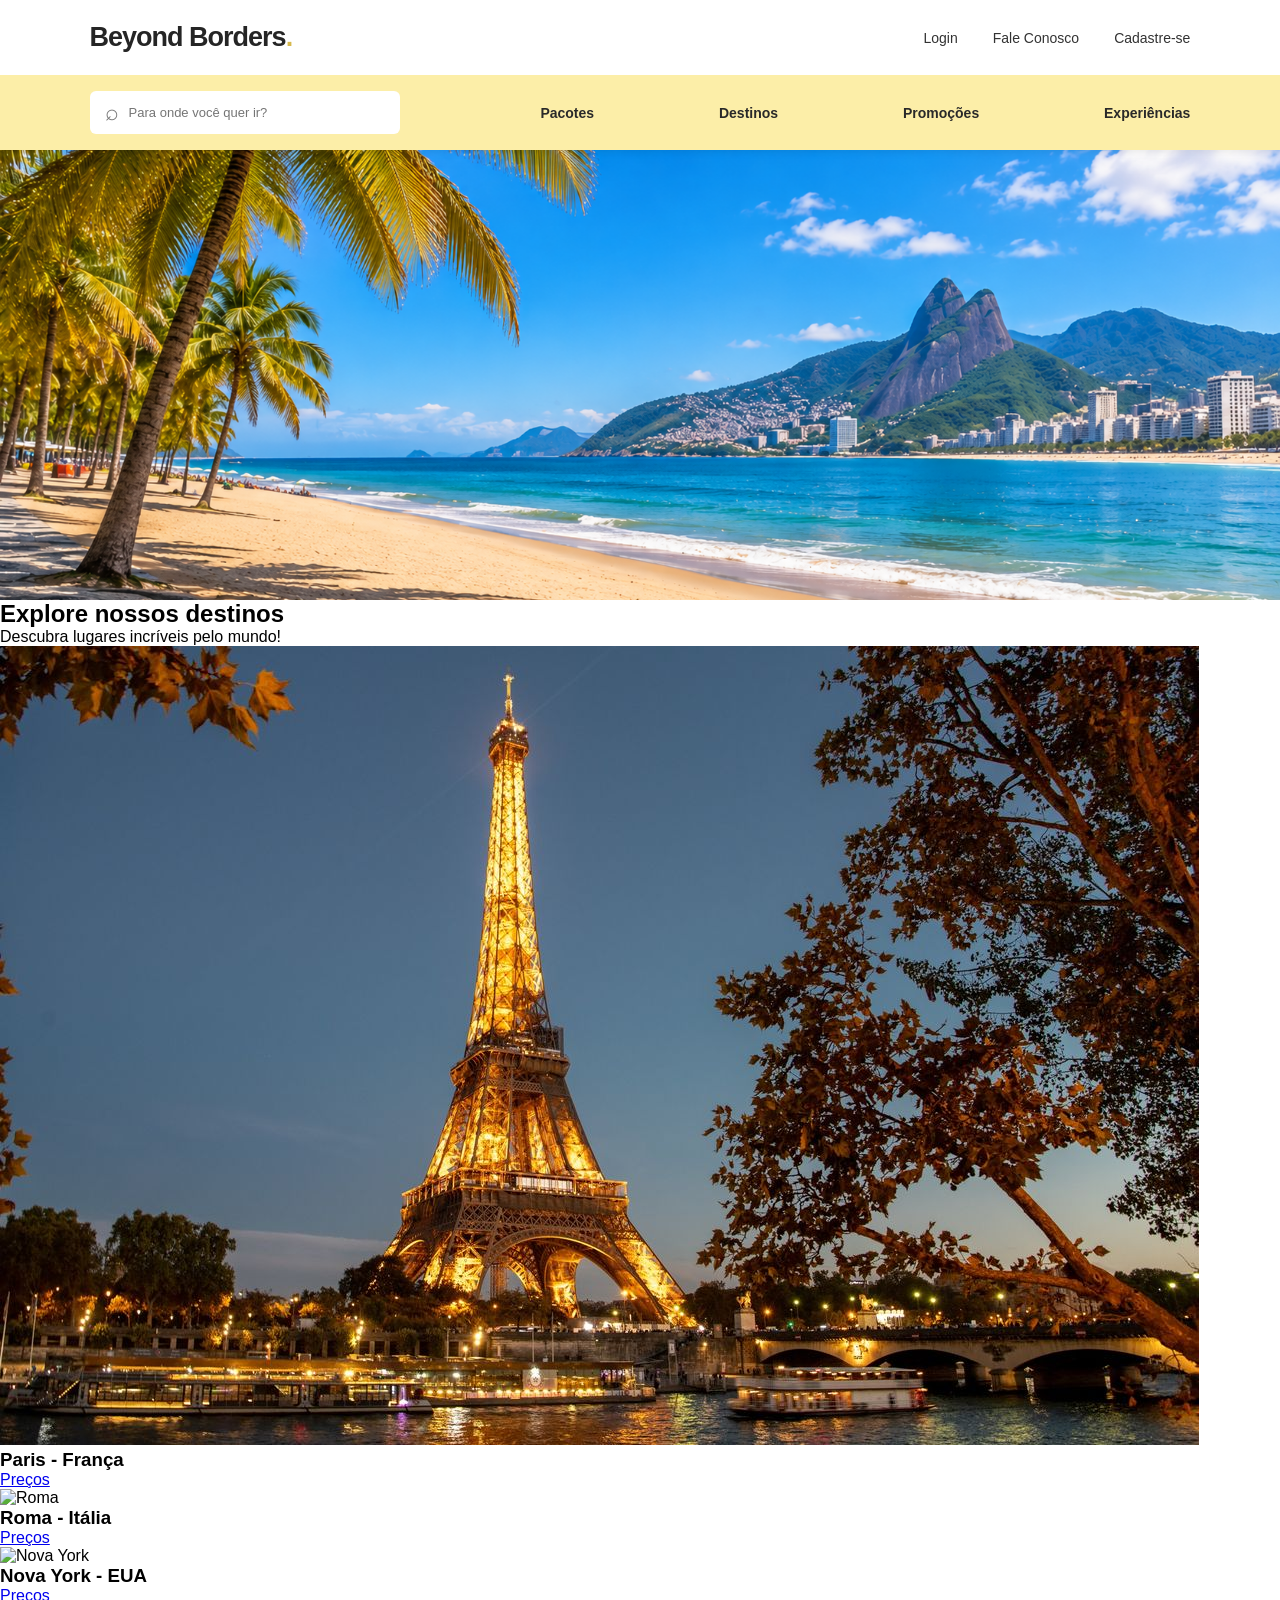
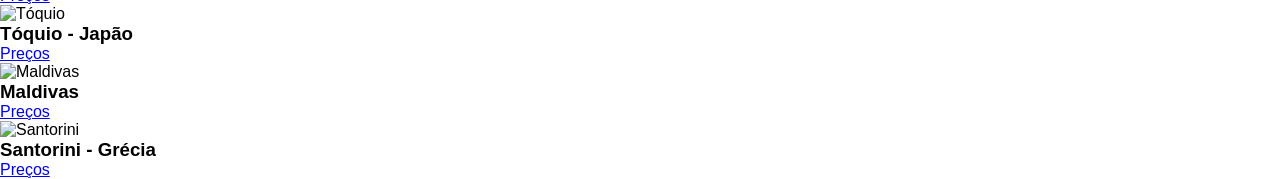
==== frontend/index.html @ 1cb8e989 "index meio pronto com login blablabla" ====
<!DOCTYPE html>
<html lang="pt-br">
<head>
    <meta charset="UTF-8">
    <meta name="viewport" content="width=device-width, initial-scale=1.0">
    <title>Beyond Borders | Turismo</title>
    <link rel="stylesheet" href="style.css">
</head>
<body>

    <!-- CABEÇALHO -->
    <header class="cabecalho">

        <div class="topo">
            <div class="logo">
                Beyond Borders<span>.</span>
            </div>

            <div class="links-superiores">
                <a href="login.html">Login</a>
                <a href="#">Fale Conosco</a>
                <a href="cadastro.html">Cadastre-se</a>
            </div>
        </div>

        <div class="menu">
            <div class="pesquisa">
                <span>⌕</span>
                <input type="text" placeholder="Para onde você quer ir?">
            </div>

            <nav>
                <a href="pacotes.html">Pacotes</a>
                <a href="destinos.html">Destinos</a>
                <a href="#">Promoções</a>
                <a href="#">Experiências</a>
            </nav>
        </div>

    </header>

    <!-- BANNER -->
    <section class="banner-turismo"></section>

    <!-- CARDS DE DESTINOS -->
    <section class="destinos">

        <h2>Explore nossos destinos</h2>
        <p>Descubra lugares incríveis pelo mundo!</p>

        <div class="cards-destinos">

            <div class="card-destino">
                <img src="img/paris.jpg" alt="Paris">
                <h3>Paris - França</h3>
                <a href="pacotes.html" class="botao-precos">Preços</a>
            </div>

            <div class="card-destino">
                <img src="img/roma.jpg" alt="Roma">
                <h3>Roma - Itália</h3>
                <a href="pacotes.html" class="botao-precos">Preços</a>
            </div>

            <div class="card-destino">
                <img src="img/ny.jpg" alt="Nova York">
                <h3>Nova York - EUA</h3>
                <a href="pacotes.html" class="botao-precos">Preços</a>
            </div>

            <div class="card-destino">
                <img src="img/toquio.jpg" alt="Tóquio">
                <h3>Tóquio - Japão</h3>
                <a href="pacotes.html" class="botao-precos">Preços</a>
            </div>

            <div class="card-destino">
                <img src="img/maldivas.jpg" alt="Maldivas">
                <h3>Maldivas</h3>
                <a href="pacotes.html" class="botao-precos">Preços</a>
            </div>

            <div class="card-destino">
                <img src="img/santorini.jpg" alt="Santorini">
                <h3>Santorini - Grécia</h3>
                <a href="pacotes.html" class="botao-precos">Preços</a>
            </div>

        </div>

    </section>

</body>
</html>
---- frontend/style.css ----
/* CONFIGURAÇÕES GERAIS */
* {
    margin: 0;
    padding: 0;
    box-sizing: border-box;
}

body {
    font-family: Arial, Helvetica, sans-serif;
    background-color: #ffffff;
}

/* CABEÇALHO FIXO */
.cabecalho {
    width: 100%;
    position: sticky;
    top: 0;
    z-index: 1000;
    background-color: #ffffff;
    box-shadow: 0 2px 8px rgba(0, 0, 0, 0.08);
}

/* PARTE SUPERIOR */
.topo {
    height: 75px;
    display: flex;
    align-items: center;
    justify-content: space-between;
    padding: 0 7%;
    background-color: #ffffff;
}

/* LOGO */
.logo {
    font-size: 27px;
    font-weight: bold;
    color: #252525;
    letter-spacing: -1px;
}

.logo span {
    color: #d6b94d;
}

/* LINKS SUPERIORES */
.links-superiores {
    display: flex;
    align-items: center;
    gap: 35px;
}

.links-superiores a {
    text-decoration: none;
    color: #333333;
    font-size: 14px;
    font-weight: 500;
}

.links-superiores a:hover {
    color: #b69a37;
}

/* BOTÃO CADASTRO */
.links-superiores .cadastro {
    background-color: #FCEEA8;
    padding: 11px 20px;
    border-radius: 5px;
    font-weight: bold;
}

/* PARTE INFERIOR */
.menu {
    min-height: 75px;
    background-color: #FCEEA8;
    display: flex;
    align-items: center;
    justify-content: space-between;
    padding: 12px 7%;
    gap: 35px;
}

/* BARRA DE PESQUISA */
.pesquisa {
    width: 310px;
    height: 43px;
    background-color: #ffffff;
    border-radius: 6px;
    display: flex;
    align-items: center;
    padding: 0 15px;
    gap: 10px;
}

.pesquisa span {
    font-size: 23px;
    color: #777777;
}

.pesquisa input {
    width: 100%;
    border: none;
    outline: none;
    font-size: 13px;
    color: #333333;
    background: transparent;
}

/* NAVEGAÇÃO */
.menu nav {
    display: flex;
    align-items: center;
    justify-content: space-between;
    flex: 1;
    max-width: 650px;
}

.menu nav a {
    text-decoration: none;
    color: #292929;
    font-size: 14px;
    font-weight: 600;
    transition: 0.3s;
}

.menu nav a:hover {
    color: #9b7d1b;
}

/* RESPONSIVIDADE */
@media (max-width: 750px) {

    .topo {
        padding: 0 4%;
    }

    .logo {
        font-size: 21px;
    }

    .links-superiores {
        gap: 12px;
    }

    .links-superiores a {
        font-size: 12px;
    }

    .menu {
        flex-direction: column;
        padding: 15px 4%;
        gap: 18px;
    }

    .pesquisa {
        width: 100%;
    }

    .menu nav {
        width: 100%;
        gap: 15px;
        flex-wrap: wrap;
        justify-content: center;
    }
}

/* ===== PÁGINA DE LOGIN ===== */

.pagina-login {
    min-height: 100vh;
    background-color: #FCEEA8;
    display: flex;
    align-items: center;
    justify-content: center;
    padding: 30px 15px;
}

/* CONTAINER */
.login-container {
    width: 100%;
    max-width: 430px;
    text-align: center;
}

/* LOGO */
.logo-login {
    display: inline-block;
    font-size: 30px;
    font-weight: bold;
    color: #252525;
    text-decoration: none;
    margin-bottom: 25px;
}

.logo-login span {
    color: #b69a37;
}

/* CAIXA DE LOGIN */
.login-box {
    background-color: #ffffff;
    padding: 40px 35px;
    border-radius: 12px;
    box-shadow: 0 5px 20px rgba(0,0,0,0.08);
    text-align: left;
}

.login-box h1 {
    font-size: 25px;
    color: #292929;
    margin-bottom: 10px;
    text-align: center;
}

.login-box > p {
    font-size: 14px;
    color: #777;
    text-align: center;
    margin-bottom: 30px;
    line-height: 1.5;
}

/* FORMULÁRIO */
.login-box form {
    display: flex;
    flex-direction: column;
    gap: 12px;
}

.login-box label {
    font-size: 14px;
    font-weight: bold;
    color: #333;
}

.login-box input {
    width: 100%;
    padding: 13px;
    border: 1px solid #ddd;
    border-radius: 6px;
    outline: none;
    font-size: 14px;
}

.login-box input:focus {
    border-color: #d6b94d;
}

/* ESQUECI A SENHA */
.esqueci {
    text-align: right;
    margin: 3px 0 10px;
}

.esqueci a {
    color: #9b812e;
    font-size: 13px;
    text-decoration: none;
}

/* BOTÃO */
.login-box button {
    background-color: #FCEEA8;
    color: #292929;
    border: none;
    padding: 14px;
    border-radius: 6px;
    font-size: 15px;
    font-weight: bold;
    cursor: pointer;
    transition: 0.3s;
}

.login-box button:hover {
    background-color: #ead782;
}

/* CRIAR CONTA */
.criar-conta {
    text-align: center;
    margin-top: 25px;
    font-size: 14px;
}

.criar-conta p {
    color: #666;
    margin-bottom: 7px;
}

.criar-conta a {
    color: #9b812e;
    font-weight: bold;
    text-decoration: none;
}

/* VOLTAR */
.voltar {
    display: block;
    text-align: center;
    margin-top: 25px;
    color: #777;
    text-decoration: none;
    font-size: 13px;
}

/* ===== PÁGINA DE CADASTRO ===== */

.pagina-cadastro {
    min-height: 100vh;
    background-color: #FCEEA8;
    display: flex;
    align-items: center;
    justify-content: center;
    padding: 35px 15px;
}

/* CONTAINER */
.cadastro-container {
    width: 100%;
    max-width: 460px;
    text-align: center;
}

/* LOGO */
.logo-cadastro {
    display: inline-block;
    font-size: 30px;
    font-weight: bold;
    color: #252525;
    text-decoration: none;
    margin-bottom: 25px;
}

.logo-cadastro span {
    color: #b69a37;
}

/* CAIXA */
.cadastro-box {
    background-color: #ffffff;
    padding: 35px;
    border-radius: 12px;
    box-shadow: 0 5px 20px rgba(0,0,0,0.08);
    text-align: left;
}

.cadastro-box h1 {
    font-size: 26px;
    color: #292929;
    margin-bottom: 10px;
    text-align: center;
}

.cadastro-box > p {
    font-size: 14px;
    color: #777;
    text-align: center;
    margin-bottom: 25px;
    line-height: 1.5;
}

/* FORMULÁRIO */
.cadastro-box form {
    display: flex;
    flex-direction: column;
    gap: 11px;
}

.cadastro-box form > label {
    font-size: 14px;
    font-weight: bold;
    color: #333;
}

.cadastro-box input:not([type="checkbox"]) {
    width: 100%;
    padding: 12px;
    border: 1px solid #ddd;
    border-radius: 6px;
    outline: none;
    font-size: 14px;
}

.cadastro-box input:focus {
    border-color: #d6b94d;
}

/* TERMOS */
.termos {
    display: flex;
    align-items: flex-start;
    gap: 9px;
    margin: 10px 0;
}

.termos input {
    margin-top: 3px;
    accent-color: #b69a37;
}

.termos label {
    font-size: 12px;
    color: #666;
    line-height: 1.5;
}

/* BOTÃO */
.cadastro-box button {
    background-color: #FCEEA8;
    color: #292929;
    border: none;
    padding: 14px;
    border-radius: 6px;
    font-size: 15px;
    font-weight: bold;
    cursor: pointer;
    transition: 0.3s;
}

.cadastro-box button:hover {
    background-color: #ead782;
}

/* LOGIN */
.ja-conta {
    text-align: center;
    margin-top: 22px;
    font-size: 14px;
}

.ja-conta p {
    color: #666;
    margin-bottom: 7px;
}

.ja-conta a {
    color: #9b812e;
    font-weight: bold;
    text-decoration: none;
}

/* VOLTAR */
.cadastro-box .voltar {
    display: block;
    text-align: center;
    margin-top: 22px;
    color: #777;
    font-size: 13px;
    text-decoration: none;
}

/* CELULAR */
@media (max-width: 500px) {
    .cadastro-box {
        padding: 25px 20px;
    }
}
.banner-turismo {
    width: 100%;
    height: 450px;
    background-image: url("img/banner-praia.png");
    background-size: cover;
    background-position: center;
}
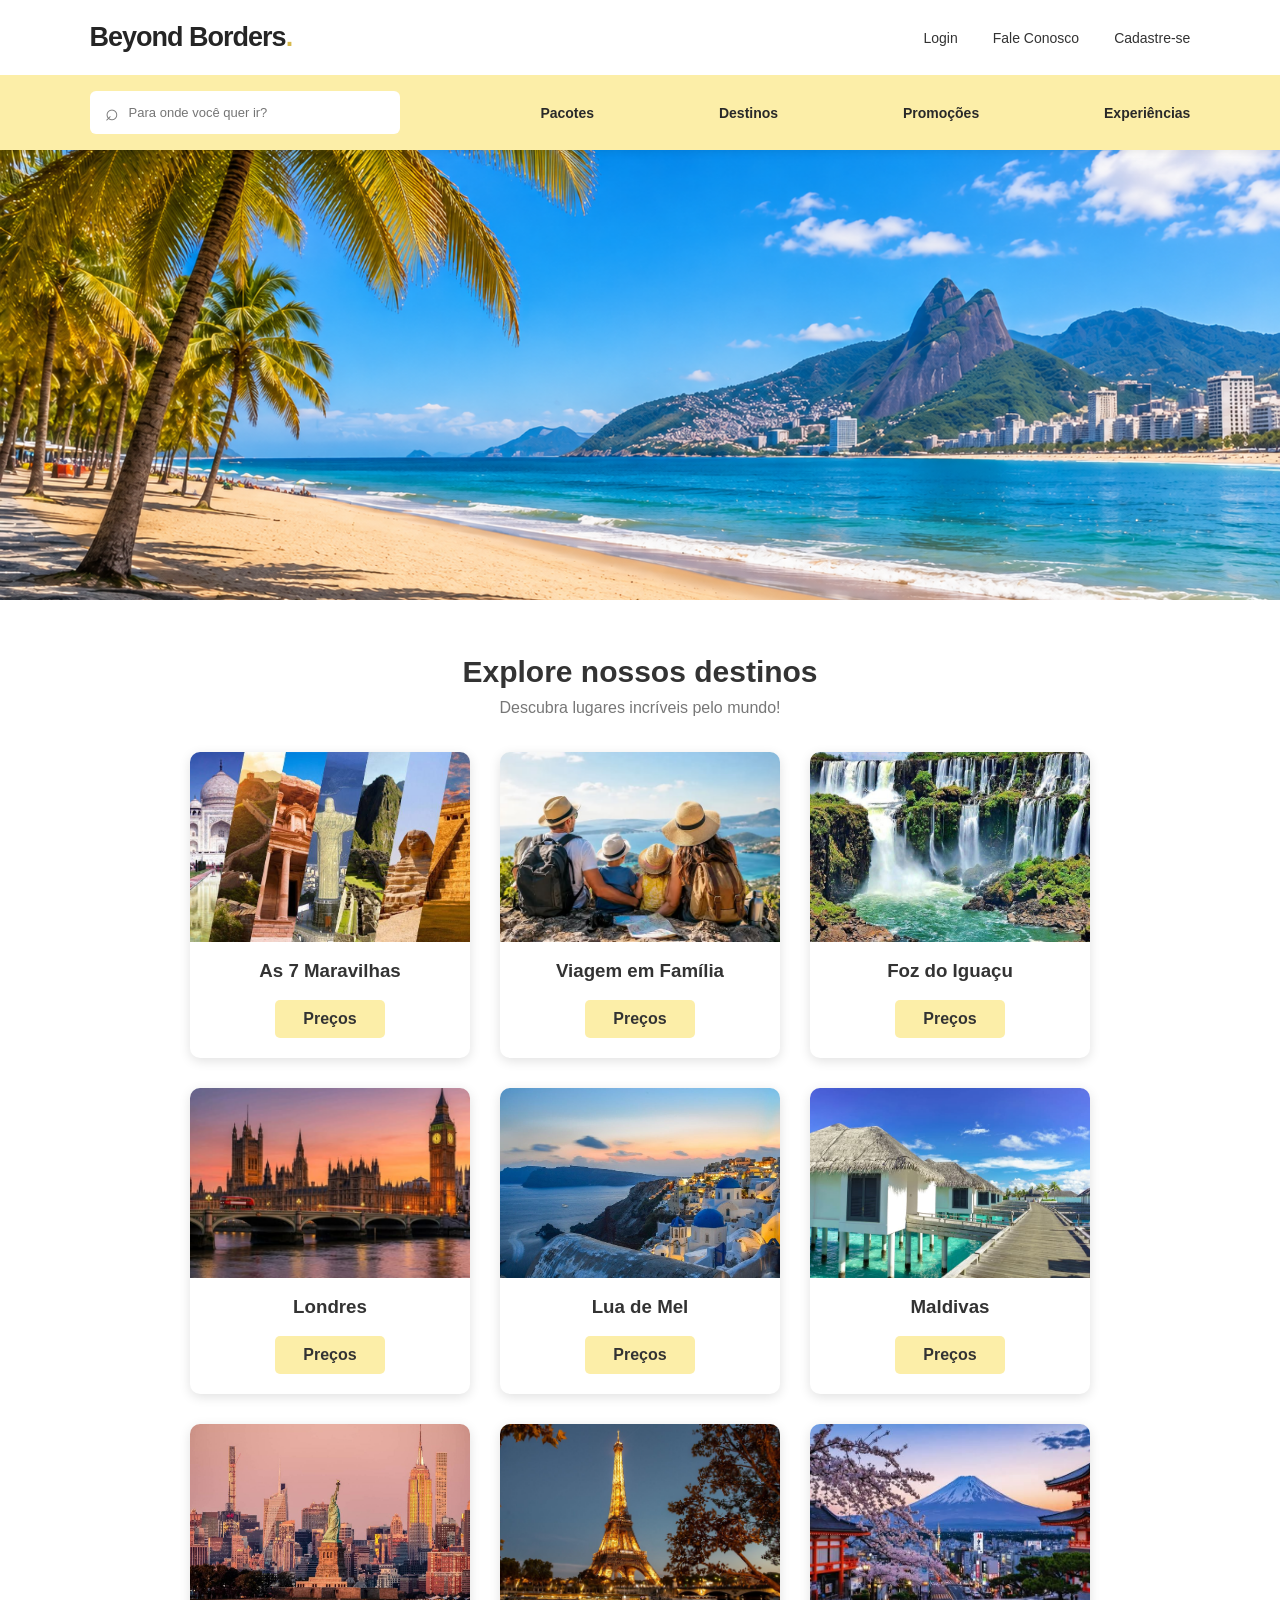
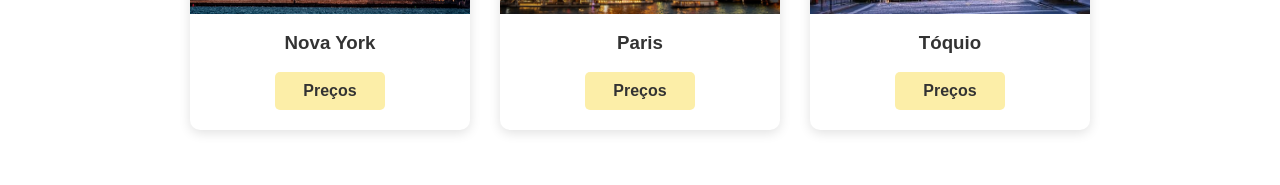
==== commit 2510e9c6: "index meio pronto com login blablabla" ====
--- a/frontend/index.html
+++ b/frontend/index.html
@@ -44,52 +44,72 @@
     <section class="banner-turismo"></section>
 
     <!-- CARDS DE DESTINOS -->
-    <section class="destinos">
+   
+<section class="destinos">
 
-        <h2>Explore nossos destinos</h2>
-        <p>Descubra lugares incríveis pelo mundo!</p>
+    <h2>Explore nossos destinos</h2>
+    <p>Descubra lugares incríveis pelo mundo!</p>
 
-        <div class="cards-destinos">
+    <div class="cards-destinos">
 
-            <div class="card-destino">
-                <img src="img/paris.jpg" alt="Paris">
-                <h3>Paris - França</h3>
-                <a href="pacotes.html" class="botao-precos">Preços</a>
-            </div>
-
-            <div class="card-destino">
-                <img src="img/roma.jpg" alt="Roma">
-                <h3>Roma - Itália</h3>
-                <a href="pacotes.html" class="botao-precos">Preços</a>
-            </div>
-
-            <div class="card-destino">
-                <img src="img/ny.jpg" alt="Nova York">
-                <h3>Nova York - EUA</h3>
-                <a href="pacotes.html" class="botao-precos">Preços</a>
-            </div>
-
-            <div class="card-destino">
-                <img src="img/toquio.jpg" alt="Tóquio">
-                <h3>Tóquio - Japão</h3>
-                <a href="pacotes.html" class="botao-precos">Preços</a>
-            </div>
-
-            <div class="card-destino">
-                <img src="img/maldivas.jpg" alt="Maldivas">
-                <h3>Maldivas</h3>
-                <a href="pacotes.html" class="botao-precos">Preços</a>
-            </div>
-
-            <div class="card-destino">
-                <img src="img/santorini.jpg" alt="Santorini">
-                <h3>Santorini - Grécia</h3>
-                <a href="pacotes.html" class="botao-precos">Preços</a>
-            </div>
-
+        <div class="card-destino">
+            <img src="img/7maravilhas.jpg" alt="Sete Maravilhas">
+            <h3>As 7 Maravilhas</h3>
+            <a href="pacotes.html" class="botao-precos">Preços</a>
         </div>
 
-    </section>
+        <div class="card-destino">
+            <img src="img/familia.jpg" alt="Viagem em família">
+            <h3>Viagem em Família</h3>
+            <a href="pacotes.html" class="botao-precos">Preços</a>
+        </div>
+
+        <div class="card-destino">
+            <img src="img/fozdoiguacu.jpg" alt="Foz do Iguaçu">
+            <h3>Foz do Iguaçu</h3>
+            <a href="pacotes.html" class="botao-precos">Preços</a>
+        </div>
+
+        <div class="card-destino">
+            <img src="img/londres.jpg" alt="Londres">
+            <h3>Londres</h3>
+            <a href="pacotes.html" class="botao-precos">Preços</a>
+        </div>
+
+        <div class="card-destino">
+            <img src="img/luademel.jpg" alt="Viagem de lua de mel">
+            <h3>Lua de Mel</h3>
+            <a href="pacotes.html" class="botao-precos">Preços</a>
+        </div>
+
+        <div class="card-destino">
+            <img src="img/maldivas.jpg" alt="Maldivas">
+            <h3>Maldivas</h3>
+            <a href="pacotes.html" class="botao-precos">Preços</a>
+        </div>
+
+        <div class="card-destino">
+            <img src="img/ny.jpg" alt="Nova York">
+            <h3>Nova York</h3>
+            <a href="pacotes.html" class="botao-precos">Preços</a>
+        </div>
+
+        <div class="card-destino">
+            <img src="img/paris.jpg" alt="Paris">
+            <h3>Paris</h3>
+            <a href="pacotes.html" class="botao-precos">Preços</a>
+        </div>
+
+        <div class="card-destino">
+            <img src="img/toquio.jpg" alt="Tóquio">
+            <h3>Tóquio</h3>
+            <a href="pacotes.html" class="botao-precos">Preços</a>
+        </div>
+
+    </div>
+
+</section>
+
 
 </body>
 </html>
--- a/frontend/style.css
+++ b/frontend/style.css
@@ -462,3 +462,85 @@
     background-size: cover;
     background-position: center;
 }
+
+.destinos {
+    padding: 55px 7%;
+    text-align: center;
+    background-color: #fff;
+}
+
+.destinos h2 {
+    font-size: 30px;
+    color: #333;
+    margin-bottom: 10px;
+}
+
+.destinos > p {
+    color: #777;
+    margin-bottom: 35px;
+}
+
+.cards-destinos {
+    display: grid;
+    grid-template-columns: repeat(3, 280px);
+    justify-content: center;
+    gap: 30px;
+}
+
+.card-destino {
+    width: 280px;
+    background: white;
+    border-radius: 10px;
+    overflow: hidden;
+    padding-bottom: 20px;
+    box-shadow: 0 3px 12px rgba(0,0,0,0.12);
+    transition: transform 0.3s;
+}
+
+.card-destino:hover {
+    transform: translateY(-5px);
+}
+
+.card-destino img {
+    width: 100%;
+    height: 190px;
+    object-fit: cover;
+    display: block;
+}
+
+.card-destino h3 {
+    color: #333;
+    margin: 18px 0;
+}
+
+.botao-precos {
+    display: inline-block;
+    background-color: #FCEEA8;
+    color: #333;
+    padding: 10px 28px;
+    border-radius: 5px;
+    text-decoration: none;
+    font-weight: bold;
+}
+
+.botao-precos:hover {
+    background-color: #f5df7c;
+}
+
+@media (max-width: 950px) {
+    .cards-destinos {
+        grid-template-columns: repeat(2, 280px);
+    }
+}
+
+@media (max-width: 620px) {
+    .cards-destinos {
+        grid-template-columns: 1fr;
+    }
+
+    .card-destino {
+        width: 100%;
+        max-width: 320px;
+        justify-self: center;
+    }
+}
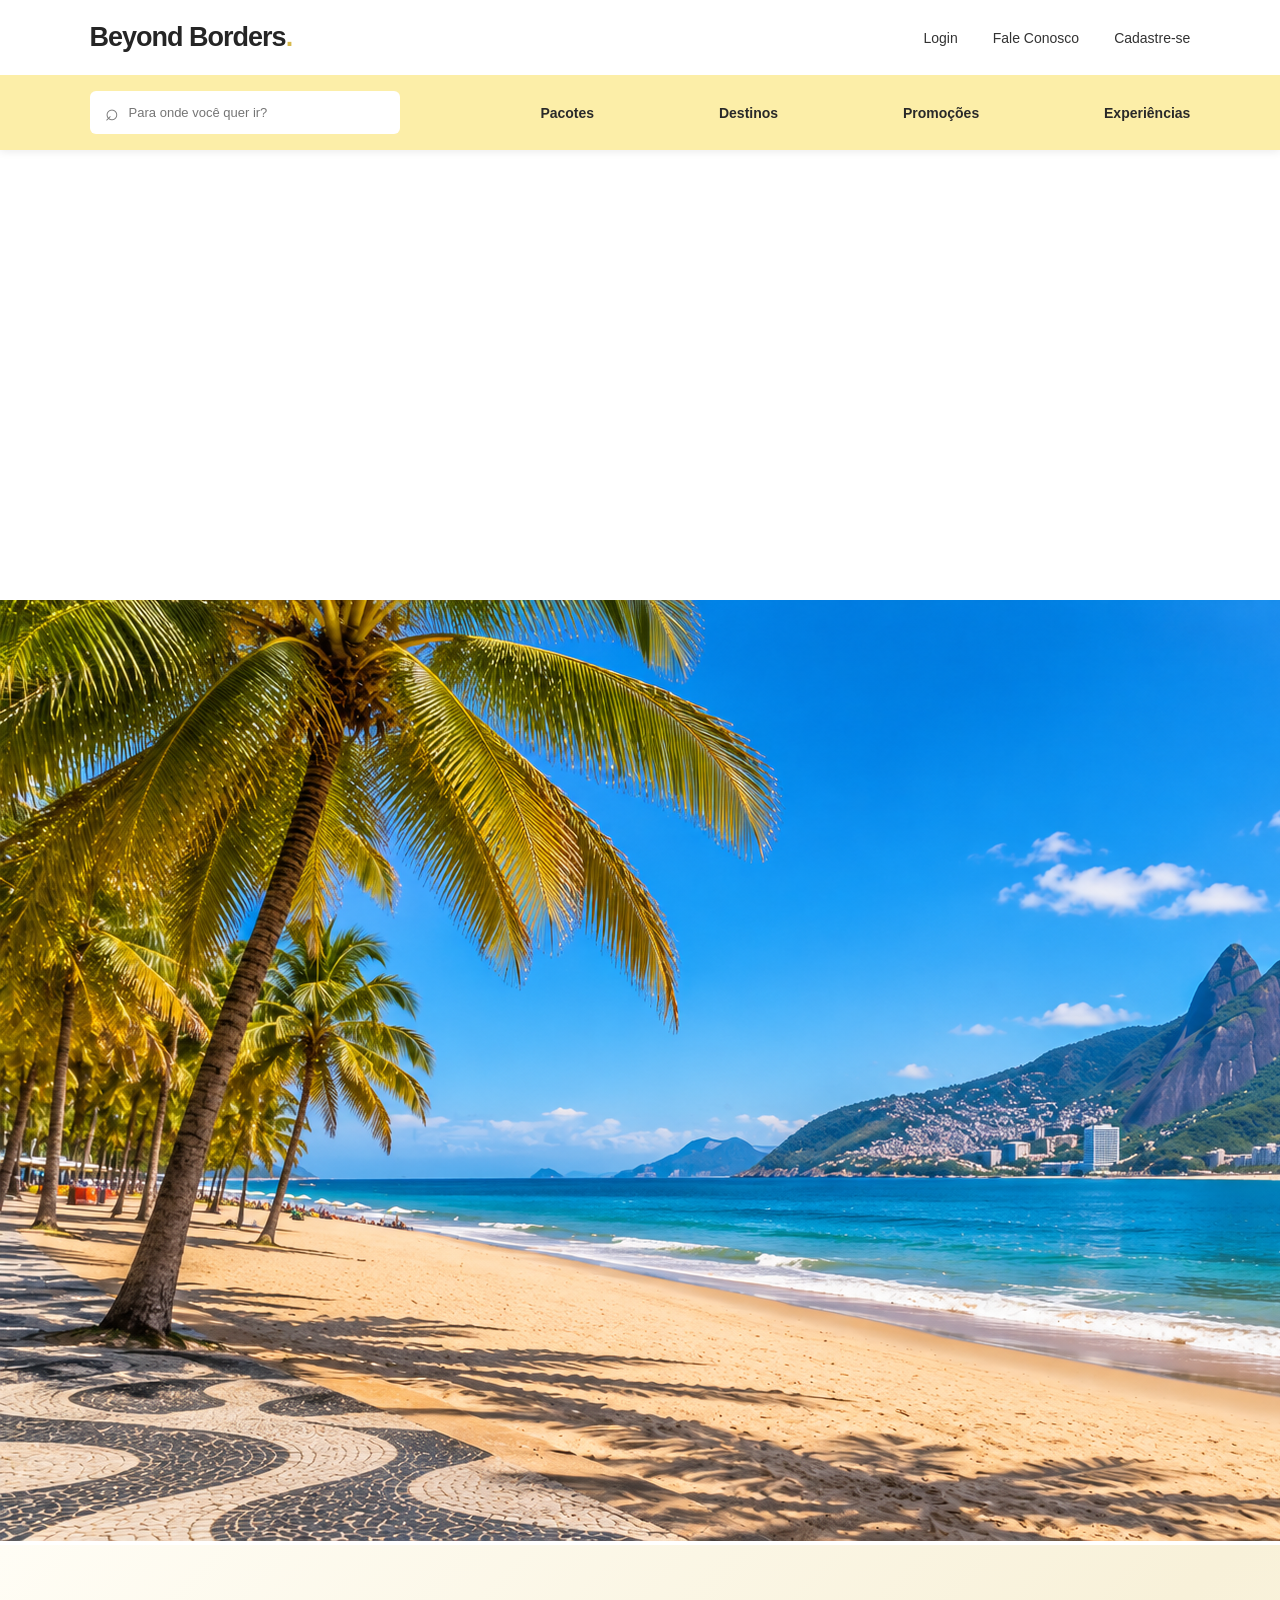
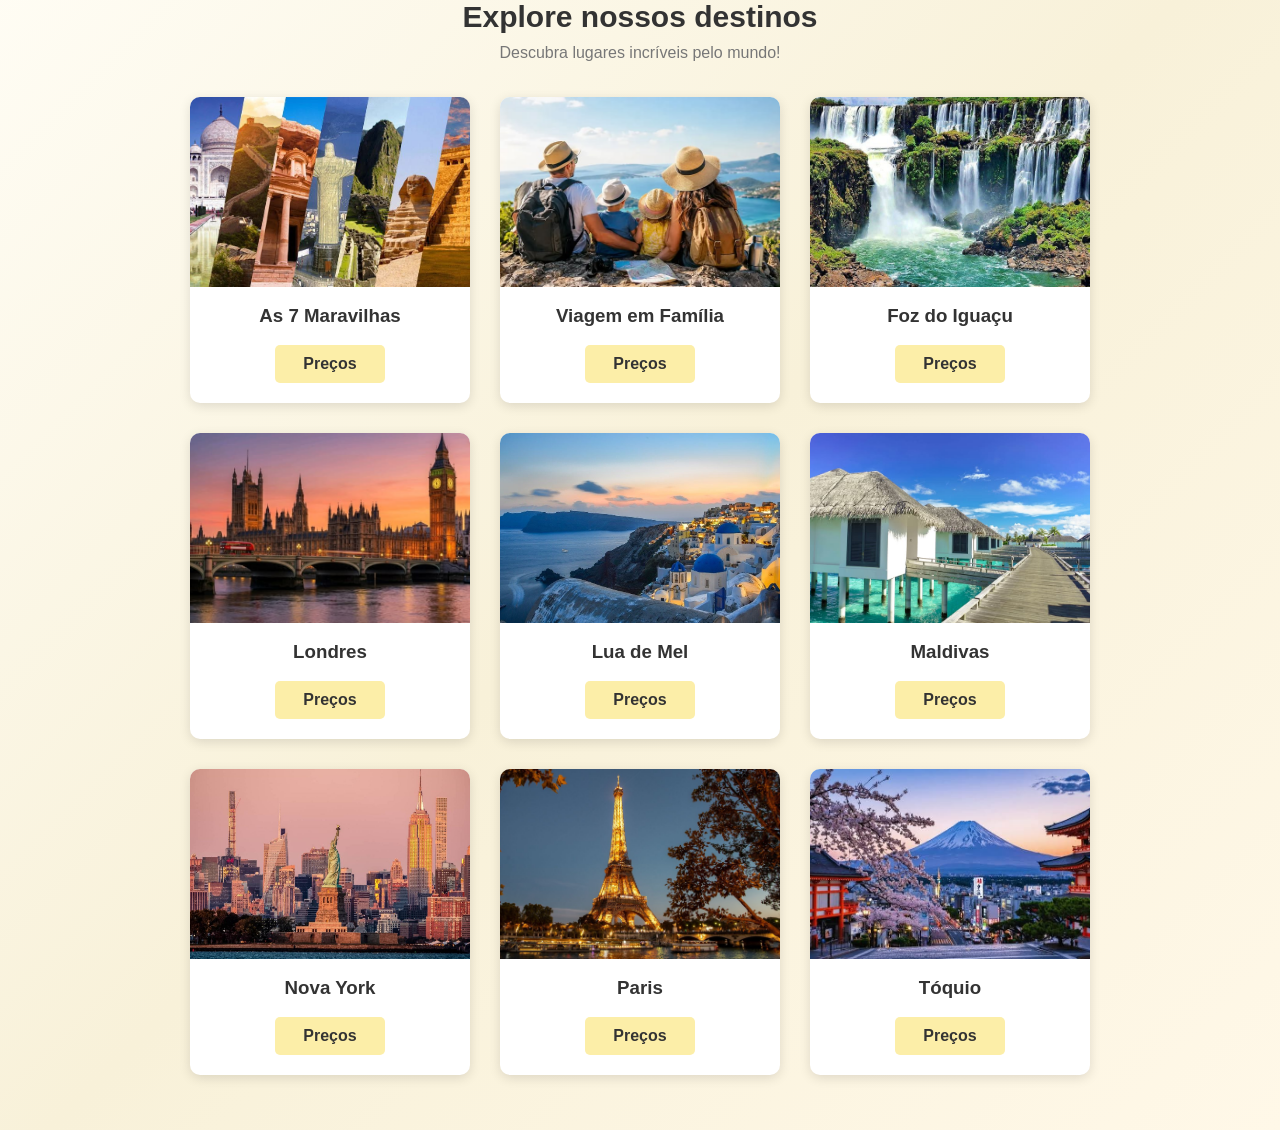
==== commit 515485b8: "alterações com o mapa" ====
--- a/frontend/index.html
+++ b/frontend/index.html
@@ -5,7 +5,7 @@
     <meta charset="UTF-8">
     <meta name="viewport" content="width=device-width, initial-scale=1.0">
     <title>Beyond Borders | Turismo</title>
-    <link rel="stylesheet" href="style.css">
+    <link rel="stylesheet" href="css/style.css">
 </head>
 <body>
 
@@ -34,7 +34,7 @@
                 <a href="pacotes.html">Pacotes</a>
                 <a href="destinos.html">Destinos</a>
                 <a href="#">Promoções</a>
-                <a href="#">Experiências</a>
+                <a href="experiencias.html">Experiências</a>
             </nav>
         </div>
 
@@ -42,6 +42,7 @@
 
     <!-- BANNER -->
     <section class="banner-turismo"></section>
+    <img src="img/banner-praia.png" alt="banner praia">
 
     <!-- CARDS DE DESTINOS -->
    
--- a/frontend/css/style.css
+++ b/frontend/css/style.css
@@ -0,0 +1,681 @@
+
+/* CONFIGURAÇÕES GERAIS */
+* {
+    margin: 0;
+    padding: 0;
+    box-sizing: border-box;
+}
+
+body {
+    font-family: Arial, Helvetica, sans-serif;
+    background-color: #ffffff;
+}
+
+/* BANNER DA PÁGINA INICIAL */
+.banner-turismo {
+    width: 100%;
+    height: 400px;
+    overflow: hidden;
+}
+
+.banner-turismo img {
+    width: 100%;
+    height: 100%;
+    object-fit: cover;
+    display: block;
+}
+
+/* CABEÇALHO FIXO */
+.cabecalho {
+    width: 100%;
+    position: sticky;
+    top: 0;
+    z-index: 1000;
+    background-color: #ffffff;
+    box-shadow: 0 2px 8px rgba(0, 0, 0, 0.08);
+}
+
+/* PARTE SUPERIOR */
+.topo {
+    height: 75px;
+    display: flex;
+    align-items: center;
+    justify-content: space-between;
+    padding: 0 7%;
+    background-color: #ffffff;
+}
+
+/* LOGO */
+.logo {
+    font-size: 27px;
+    font-weight: bold;
+    color: #252525;
+    letter-spacing: -1px;
+}
+
+.logo span {
+    color: #d6b94d;
+}
+
+/* LINKS SUPERIORES */
+.links-superiores {
+    display: flex;
+    align-items: center;
+    gap: 35px;
+}
+
+.links-superiores a {
+    text-decoration: none;
+    color: #333333;
+    font-size: 14px;
+    font-weight: 500;
+}
+
+.links-superiores a:hover {
+    color: #b69a37;
+}
+
+/* BOTÃO CADASTRO */
+.links-superiores .cadastro {
+    background-color: #FCEEA8;
+    padding: 11px 20px;
+    border-radius: 5px;
+    font-weight: bold;
+}
+
+/* PARTE INFERIOR */
+.menu {
+    min-height: 75px;
+    background-color: #FCEEA8;
+    display: flex;
+    align-items: center;
+    justify-content: space-between;
+    padding: 12px 7%;
+    gap: 35px;
+}
+
+/* BARRA DE PESQUISA */
+.pesquisa {
+    width: 310px;
+    height: 43px;
+    background-color: #ffffff;
+    border-radius: 6px;
+    display: flex;
+    align-items: center;
+    padding: 0 15px;
+    gap: 10px;
+}
+
+.pesquisa span {
+    font-size: 23px;
+    color: #777777;
+}
+
+.pesquisa input {
+    width: 100%;
+    border: none;
+    outline: none;
+    font-size: 13px;
+    color: #333333;
+    background: transparent;
+}
+
+/* NAVEGAÇÃO */
+.menu nav {
+    display: flex;
+    align-items: center;
+    justify-content: space-between;
+    flex: 1;
+    max-width: 650px;
+}
+
+.menu nav a {
+    text-decoration: none;
+    color: #292929;
+    font-size: 14px;
+    font-weight: 600;
+    transition: 0.3s;
+}
+
+.menu nav a:hover {
+    color: #9b7d1b;
+}
+
+/* RESPONSIVIDADE */
+@media (max-width: 750px) {
+
+    .topo {
+        padding: 0 4%;
+    }
+
+    .logo {
+        font-size: 21px;
+    }
+
+    .links-superiores {
+        gap: 12px;
+    }
+
+    .links-superiores a {
+        font-size: 12px;
+    }
+
+    .menu {
+        flex-direction: column;
+        padding: 15px 4%;
+        gap: 18px;
+    }
+
+    .pesquisa {
+        width: 100%;
+    }
+
+    .menu nav {
+        width: 100%;
+        gap: 15px;
+        flex-wrap: wrap;
+        justify-content: center;
+    }
+}
+
+/* ===== PÁGINA DE LOGIN ===== */
+
+.pagina-login {
+    min-height: 100vh;
+    background-color: #FCEEA8;
+    display: flex;
+    align-items: center;
+    justify-content: center;
+    padding: 30px 15px;
+}
+
+/* CONTAINER */
+.login-container {
+    width: 100%;
+    max-width: 430px;
+    text-align: center;
+}
+
+/* LOGO */
+.logo-login {
+    display: inline-block;
+    font-size: 30px;
+    font-weight: bold;
+    color: #252525;
+    text-decoration: none;
+    margin-bottom: 25px;
+}
+
+.logo-login span {
+    color: #b69a37;
+}
+
+/* CAIXA DE LOGIN */
+.login-box {
+    background-color: #ffffff;
+    padding: 40px 35px;
+    border-radius: 12px;
+    box-shadow: 0 5px 20px rgba(0,0,0,0.08);
+    text-align: left;
+}
+
+.login-box h1 {
+    font-size: 25px;
+    color: #292929;
+    margin-bottom: 10px;
+    text-align: center;
+}
+
+.login-box > p {
+    font-size: 14px;
+    color: #777;
+    text-align: center;
+    margin-bottom: 30px;
+    line-height: 1.5;
+}
+
+/* FORMULÁRIO */
+.login-box form {
+    display: flex;
+    flex-direction: column;
+    gap: 12px;
+}
+
+.login-box label {
+    font-size: 14px;
+    font-weight: bold;
+    color: #333;
+}
+
+.login-box input {
+    width: 100%;
+    padding: 13px;
+    border: 1px solid #ddd;
+    border-radius: 6px;
+    outline: none;
+    font-size: 14px;
+}
+
+.login-box input:focus {
+    border-color: #d6b94d;
+}
+
+/* ESQUECI A SENHA */
+.esqueci {
+    text-align: right;
+    margin: 3px 0 10px;
+}
+
+.esqueci a {
+    color: #9b812e;
+    font-size: 13px;
+    text-decoration: none;
+}
+
+/* BOTÃO */
+.login-box button {
+    background-color: #FCEEA8;
+    color: #292929;
+    border: none;
+    padding: 14px;
+    border-radius: 6px;
+    font-size: 15px;
+    font-weight: bold;
+    cursor: pointer;
+    transition: 0.3s;
+}
+
+.login-box button:hover {
+    background-color: #ead782;
+}
+
+/* CRIAR CONTA */
+.criar-conta {
+    text-align: center;
+    margin-top: 25px;
+    font-size: 14px;
+}
+
+.criar-conta p {
+    color: #666;
+    margin-bottom: 7px;
+}
+
+.criar-conta a {
+    color: #9b812e;
+    font-weight: bold;
+    text-decoration: none;
+}
+
+/* VOLTAR */
+.voltar {
+    display: block;
+    text-align: center;
+    margin-top: 25px;
+    color: #777;
+    text-decoration: none;
+    font-size: 13px;
+}
+
+/* ===== PÁGINA DE CADASTRO ===== */
+
+.pagina-cadastro {
+    min-height: 100vh;
+    background-color: #FCEEA8;
+    display: flex;
+    align-items: center;
+    justify-content: center;
+    padding: 35px 15px;
+}
+
+/* CONTAINER */
+.cadastro-container {
+    width: 100%;
+    max-width: 460px;
+    text-align: center;
+}
+
+/* LOGO */
+.logo-cadastro {
+    display: inline-block;
+    font-size: 30px;
+    font-weight: bold;
+    color: #252525;
+    text-decoration: none;
+    margin-bottom: 25px;
+}
+
+.logo-cadastro span {
+    color: #b69a37;
+}
+
+/* CAIXA */
+.cadastro-box {
+    background-color: #ffffff;
+    padding: 35px;
+    border-radius: 12px;
+    box-shadow: 0 5px 20px rgba(0,0,0,0.08);
+    text-align: left;
+}
+
+.cadastro-box h1 {
+    font-size: 26px;
+    color: #292929;
+    margin-bottom: 10px;
+    text-align: center;
+}
+
+.cadastro-box > p {
+    font-size: 14px;
+    color: #777;
+    text-align: center;
+    margin-bottom: 25px;
+    line-height: 1.5;
+}
+
+/* FORMULÁRIO */
+.cadastro-box form {
+    display: flex;
+    flex-direction: column;
+    gap: 11px;
+}
+
+.cadastro-box form > label {
+    font-size: 14px;
+    font-weight: bold;
+    color: #333;
+}
+
+.cadastro-box input:not([type="checkbox"]) {
+    width: 100%;
+    padding: 12px;
+    border: 1px solid #ddd;
+    border-radius: 6px;
+    outline: none;
+    font-size: 14px;
+}
+
+.cadastro-box input:focus {
+    border-color: #d6b94d;
+}
+
+/* TERMOS */
+.termos {
+    display: flex;
+    align-items: flex-start;
+    gap: 9px;
+    margin: 10px 0;
+}
+
+.termos input {
+    margin-top: 3px;
+    accent-color: #b69a37;
+}
+
+.termos label {
+    font-size: 12px;
+    color: #666;
+    line-height: 1.5;
+}
+
+/* BOTÃO */
+.cadastro-box button {
+    background-color: #FCEEA8;
+    color: #292929;
+    border: none;
+    padding: 14px;
+    border-radius: 6px;
+    font-size: 15px;
+    font-weight: bold;
+    cursor: pointer;
+    transition: 0.3s;
+}
+
+.cadastro-box button:hover {
+    background-color: #ead782;
+}
+
+/* LOGIN */
+.ja-conta {
+    text-align: center;
+    margin-top: 22px;
+    font-size: 14px;
+}
+
+.ja-conta p {
+    color: #666;
+    margin-bottom: 7px;
+}
+
+.ja-conta a {
+    color: #9b812e;
+    font-weight: bold;
+    text-decoration: none;
+}
+
+/* VOLTAR */
+.cadastro-box .voltar {
+    display: block;
+    text-align: center;
+    margin-top: 22px;
+    color: #777;
+    font-size: 13px;
+    text-decoration: none;
+}
+
+/* CELULAR */
+@media (max-width: 500px) {
+    .cadastro-box {
+        padding: 25px 20px;
+    }
+}
+.banner-turismo {
+    width: 100%;
+    height: 450px;
+    background-image: url("img/banner-praia.png");
+    background-size: cover;
+    background-position: center;
+}
+
+
+.destinos {
+    padding: 55px 7%;
+    text-align: center;
+    background: linear-gradient(
+        135deg,
+        #fffdf5,
+        #f8f1d9,
+        #fff8e8
+    );
+}
+
+.destinos h2 {
+    font-size: 30px;
+    color: #333;
+    margin-bottom: 10px;
+}
+
+.destinos > p {
+    color: #777;
+    margin-bottom: 35px;
+}
+
+.cards-destinos {
+    display: grid;
+    grid-template-columns: repeat(3, 280px);
+    justify-content: center;
+    gap: 30px;
+}
+
+.card-destino {
+    width: 280px;
+    background: white;
+    border-radius: 10px;
+    overflow: hidden;
+    padding-bottom: 20px;
+    box-shadow: 0 3px 12px rgba(0,0,0,0.12);
+    transition: transform 0.3s;
+}
+
+.card-destino:hover {
+    transform: translateY(-5px);
+}
+
+.card-destino img {
+    width: 100%;
+    height: 190px;
+    object-fit: cover;
+    display: block;
+}
+
+.card-destino h3 {
+    color: #333;
+    margin: 18px 0;
+}
+
+.botao-precos {
+    display: inline-block;
+    background-color: #FCEEA8;
+    color: #333;
+    padding: 10px 28px;
+    border-radius: 5px;
+    text-decoration: none;
+    font-weight: bold;
+}
+
+.botao-precos:hover {
+    background-color: #f5df7c;
+}
+
+@media (max-width: 950px) {
+    .cards-destinos {
+        grid-template-columns: repeat(2, 280px);
+    }
+}
+
+@media (max-width: 620px) {
+    .cards-destinos {
+        grid-template-columns: 1fr;
+    }
+
+    .card-destino {
+        width: 100%;
+        max-width: 320px;
+        justify-self: center;
+    }
+}
+
+/* PÁGINA DE PACOTES */
+
+
+.pagina-pacotes {
+    padding: 50px 7%;
+    text-align: center;
+    background: linear-gradient(
+        135deg,
+        #fffdf5,
+        #f8f1d9,
+        #fff8e8
+    );
+    min-height: 100vh;
+}
+
+
+.pagina-pacotes h1 {
+    font-size: 32px;
+    color: #333;
+    margin-bottom: 10px;
+}
+
+.pagina-pacotes > p {
+    color: #777;
+    margin-bottom: 40px;
+}
+
+.lista-pacotes {
+    display: grid;
+    grid-template-columns: repeat(3, 280px);
+    justify-content: center;
+    gap: 30px;
+}
+
+.pacote {
+    padding: 25px 20px;
+    border-radius: 10px;
+    box-shadow: 0 3px 12px rgba(0,0,0,0.12);
+    background-color: white;
+}
+
+.pacote h2 {
+    color: #333;
+    font-size: 21px;
+}
+
+.pacote p {
+    color: #666;
+    line-height: 1.5;
+}
+
+.pacote .preco {
+    font-size: 19px;
+    font-weight: bold;
+    color: #333;
+    margin: 20px 0;
+}
+
+.pacote button {
+    background-color: #FCEEA8;
+    border: none;
+    padding: 12px 25px;
+    border-radius: 5px;
+    font-weight: bold;
+    cursor: pointer;
+}
+
+.pacote button:hover {
+    background-color: #f5df7c;
+}
+
+@media (max-width: 950px) {
+    .lista-pacotes {
+        grid-template-columns: repeat(2, 280px);
+    }
+}
+
+@media (max-width: 620px) {
+    .lista-pacotes {
+        grid-template-columns: 1fr;
+    }
+}
+
+.pacote {
+    overflow: hidden;
+    padding: 0 0 25px;
+}
+
+.pacote img {
+    width: 100%;
+    height: 190px;
+    object-fit: cover;
+    display: block;
+}
+
+.pacote h2 {
+    margin: 18px 10px;
+}
+
+.pacote p {
+    margin-left: 12px;
+    margin-right: 12px;
+}
+
+.pacote {
+    border: 1px solid #eee5c9;
+    box-shadow: 0 5px 18px rgba(100, 80, 30, 0.10);
+    transition: transform 0.3s, box-shadow 0.3s;
+}
+
+.pacote:hover {
+    transform: translateY(-6px);
+    box-shadow: 0 9px 22px rgba(100, 80, 30, 0.16);
+}
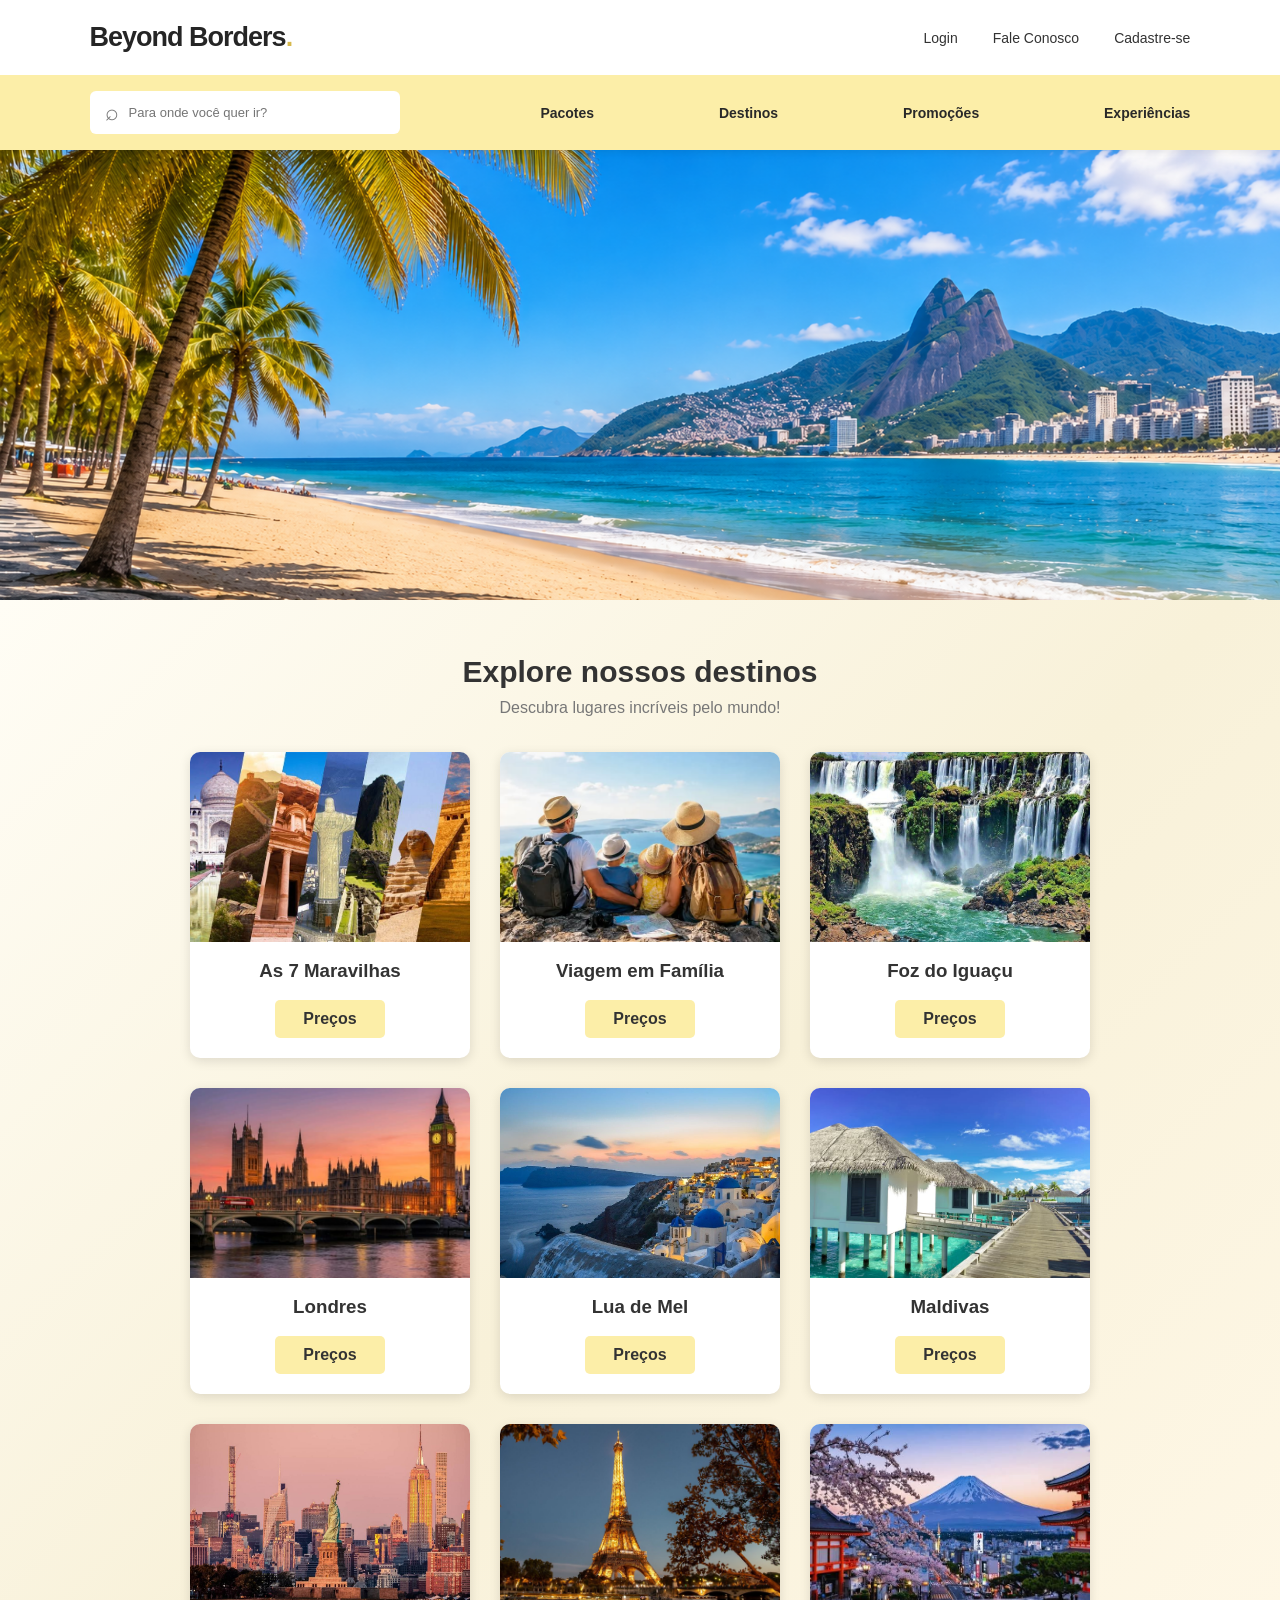
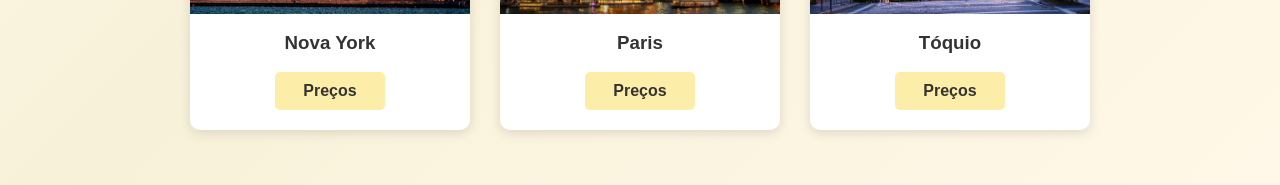
==== commit 828fb8d3: "alteração do banner" ====
--- a/frontend/index.html
+++ b/frontend/index.html
@@ -41,8 +41,9 @@
     </header>
 
     <!-- BANNER -->
-    <section class="banner-turismo"></section>
-    <img src="img/banner-praia.png" alt="banner praia">
+    <section class="banner-turismo">
+    <img src="img/banner-praia.png" alt="Praia brasileira">
+</section>
 
     <!-- CARDS DE DESTINOS -->
    
--- a/frontend/css/style.css
+++ b/frontend/css/style.css
@@ -22,6 +22,7 @@
     width: 100%;
     height: 100%;
     object-fit: cover;
+    object-position: center;
     display: block;
 }
 
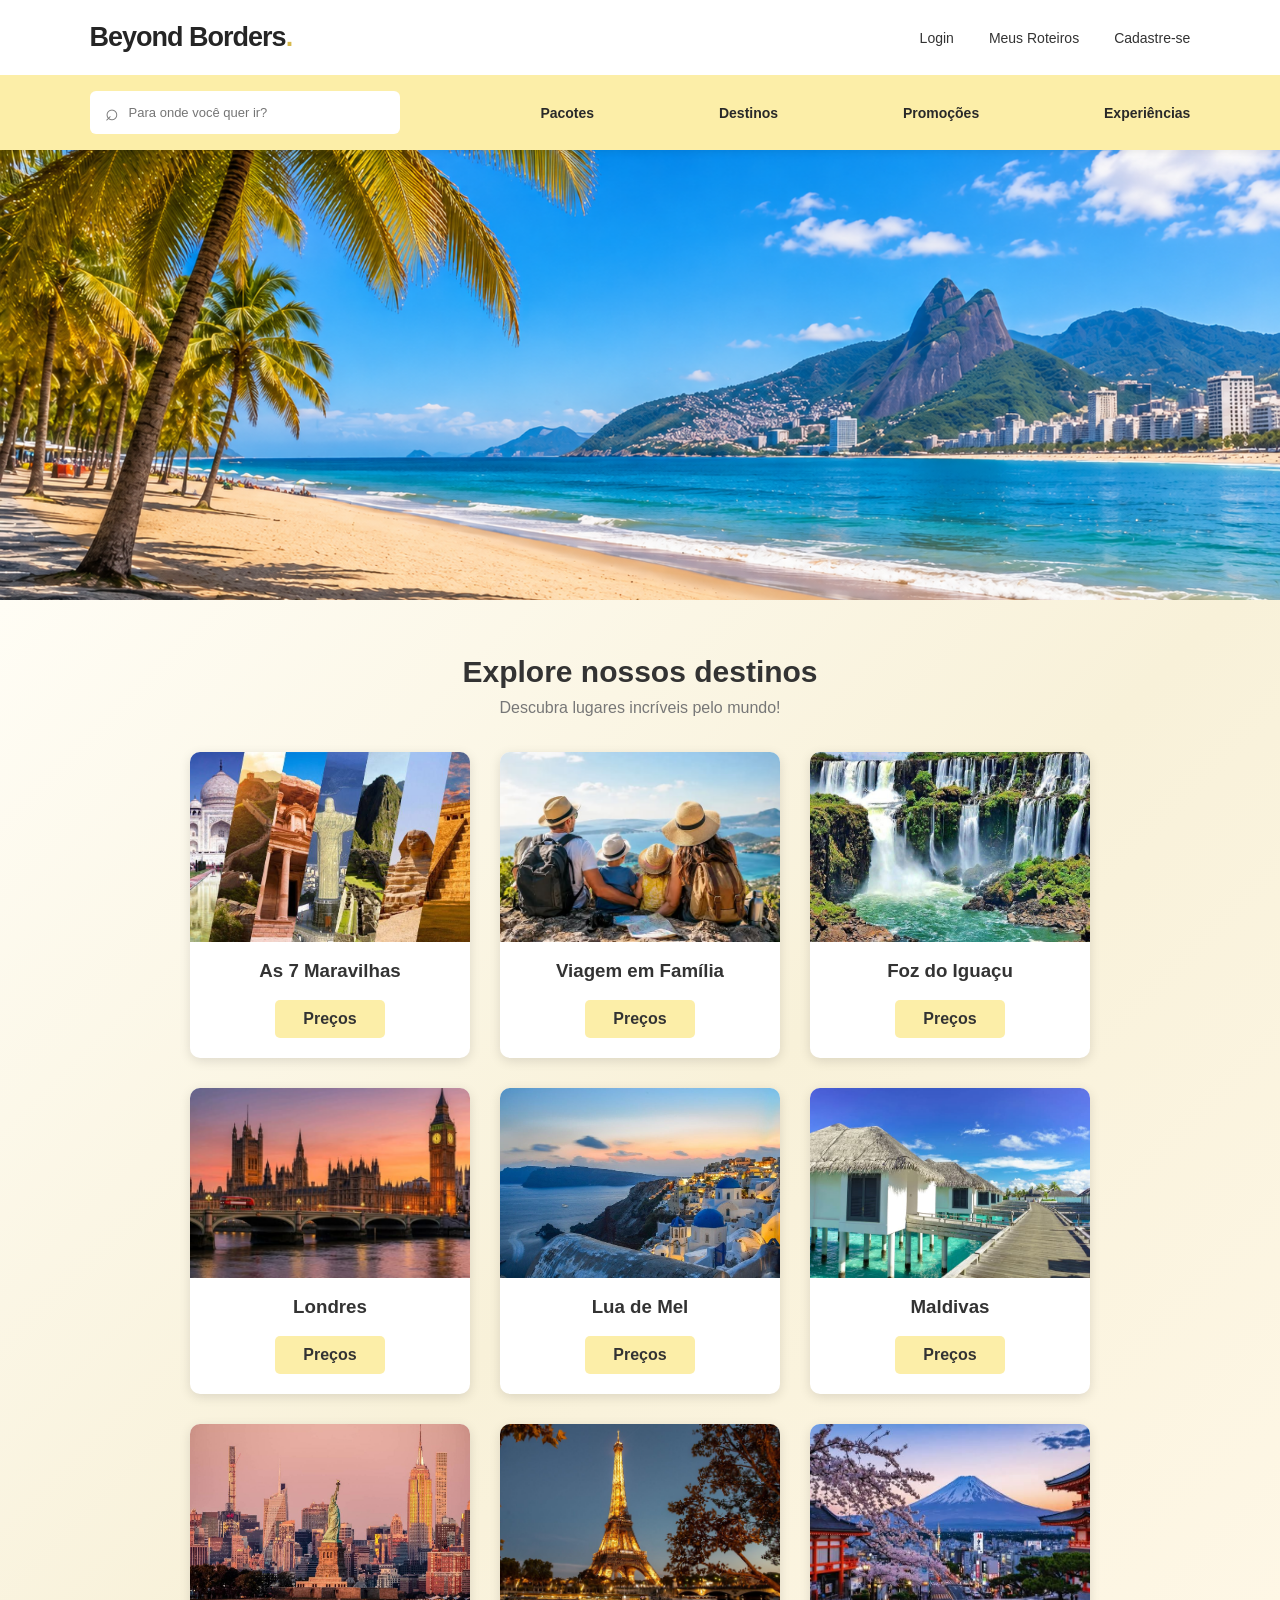
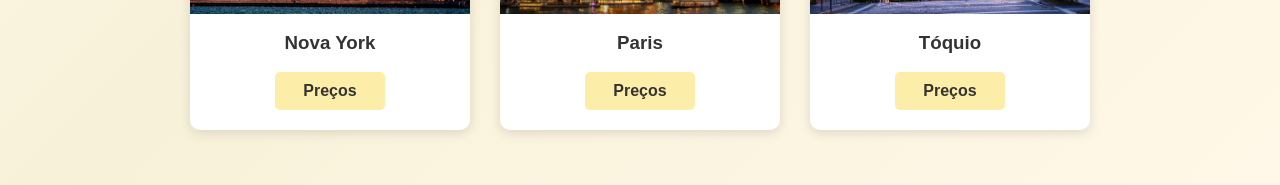
==== commit 35a2698a: "roteiro e favoritos" ====
--- a/frontend/index.html
+++ b/frontend/index.html
@@ -6,6 +6,7 @@
     <meta name="viewport" content="width=device-width, initial-scale=1.0">
     <title>Beyond Borders | Turismo</title>
     <link rel="stylesheet" href="css/style.css">
+    
 </head>
 <body>
 
@@ -19,7 +20,7 @@
 
             <div class="links-superiores">
                 <a href="login.html">Login</a>
-                <a href="#">Fale Conosco</a>
+                <a href="meus-roteiros.html">Meus Roteiros</a>
                 <a href="cadastro.html">Cadastre-se</a>
             </div>
         </div>
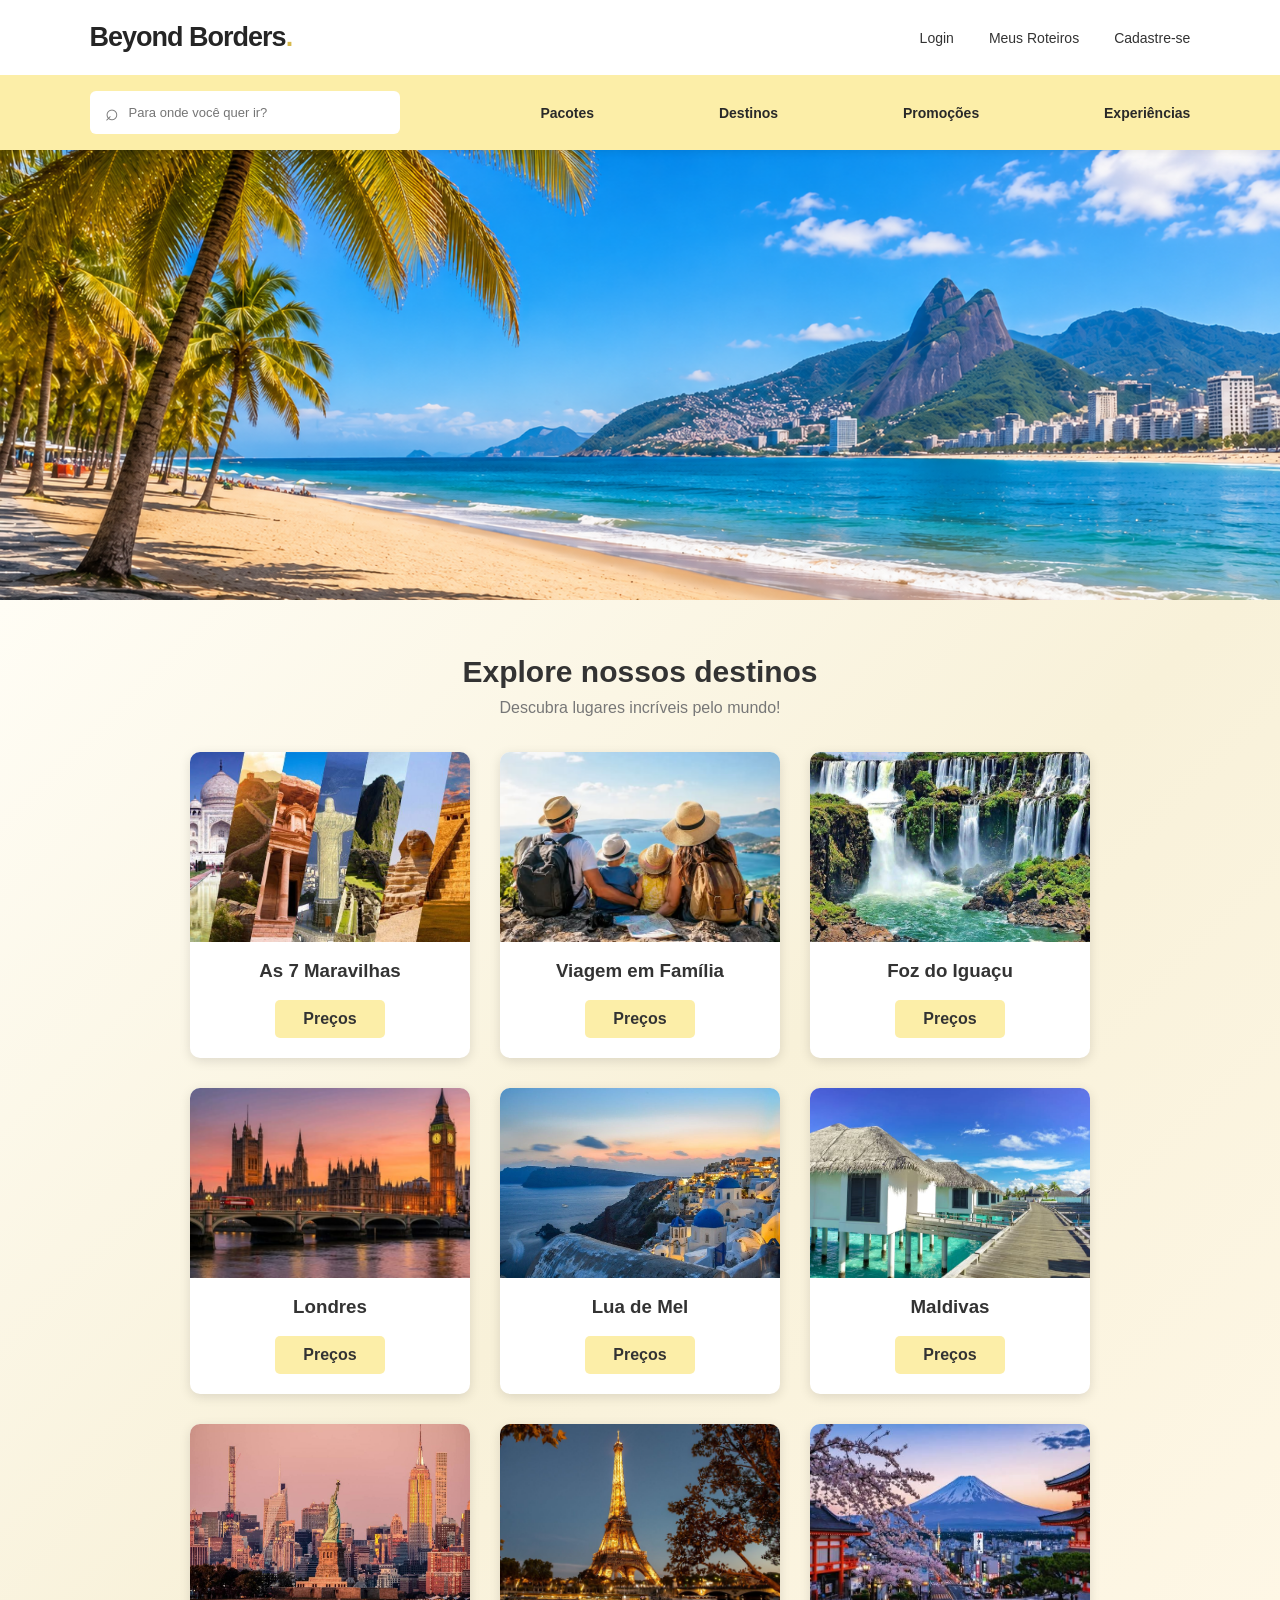
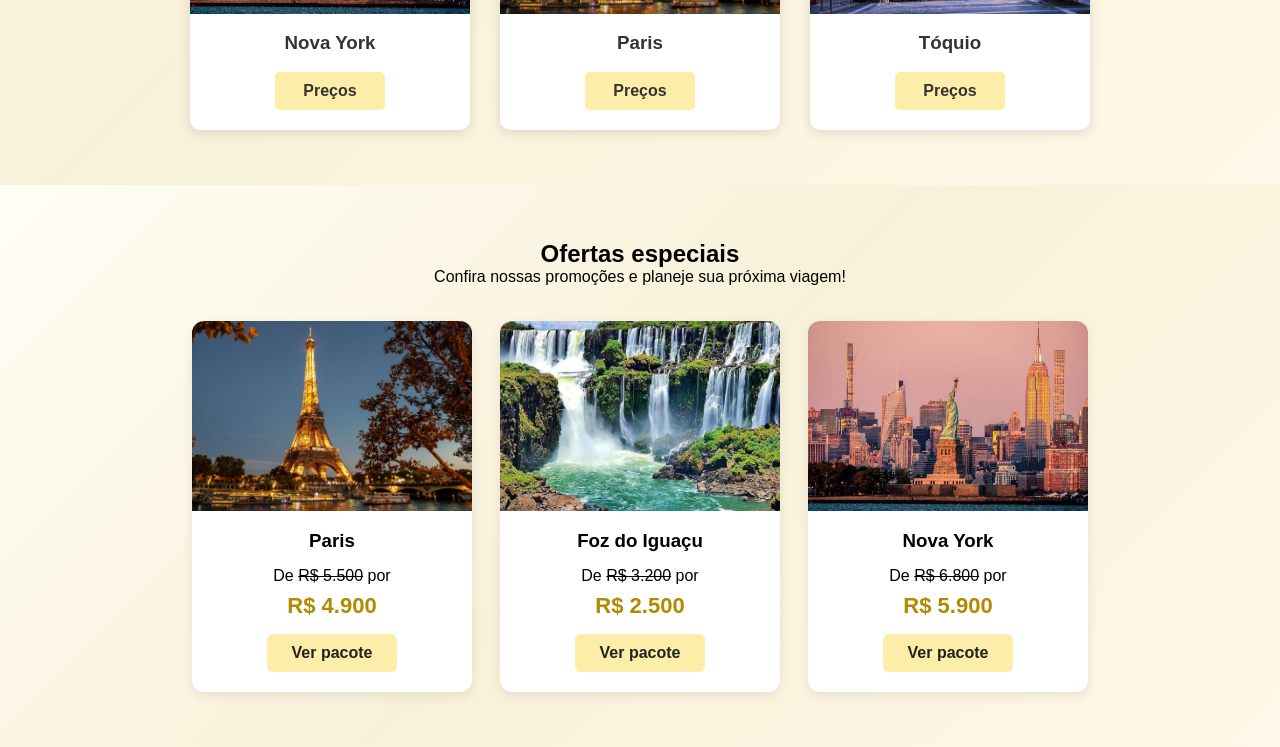
==== commit bbe45afb: "Minhas Alterações" ====
--- a/frontend/index.html
+++ b/frontend/index.html
@@ -34,7 +34,7 @@
             <nav>
                 <a href="pacotes.html">Pacotes</a>
                 <a href="destinos.html">Destinos</a>
-                <a href="#">Promoções</a>
+                <a href="#promocoes">Promoções</a>
                 <a href="experiencias.html">Experiências</a>
             </nav>
         </div>
@@ -45,6 +45,7 @@
     <section class="banner-turismo">
     <img src="img/banner-praia.png" alt="Praia brasileira">
 </section>
+
 
     <!-- CARDS DE DESTINOS -->
    
@@ -112,7 +113,38 @@
     </div>
 
 </section>
+<section class="promocoes" id="promocoes">
+    <h2>Ofertas especiais</h2>
+    <p>Confira nossas promoções e planeje sua próxima viagem!</p>
 
+    <div class="cards-promocoes">
+
+        <div class="card-promocao">
+            <img src="img/paris.jpg" alt="Paris">
+            <h3>Paris</h3>
+            <p>De <del>R$ 5.500</del> por</p>
+            <strong>R$ 4.900</strong>
+            <a href="pacotes.html">Ver pacote</a>
+        </div>
+
+        <div class="card-promocao">
+            <img src="img/fozdoiguacu.jpg" alt="Foz do Iguaçu">
+            <h3>Foz do Iguaçu</h3>
+            <p>De <del>R$ 3.200</del> por</p>
+            <strong>R$ 2.500</strong>
+            <a href="pacotes.html">Ver pacote</a>
+        </div>
+
+        <div class="card-promocao">
+            <img src="img/ny.jpg" alt="Nova York">
+            <h3>Nova York</h3>
+            <p>De <del>R$ 6.800</del> por</p>
+            <strong>R$ 5.900</strong>
+            <a href="pacotes.html">Ver pacote</a>
+        </div>
+
+    </div>
+</section>
 
 </body>
 </html>
--- a/frontend/css/style.css
+++ b/frontend/css/style.css
@@ -680,3 +680,77 @@
     transform: translateY(-6px);
     box-shadow: 0 9px 22px rgba(100, 80, 30, 0.16);
 }
+
+.promocoes {
+    padding: 55px 7%;
+    text-align: center;
+    background: linear-gradient(
+        135deg,
+        #fffdf5,
+        #f8f1d9,
+        #fff8e8
+    );
+}
+
+.cards-promocoes {
+    display: grid;
+    grid-template-columns: repeat(3, 280px);
+    justify-content: center;
+    gap: 28px;
+    margin-top: 35px;
+}
+
+.card-promocao {
+    background: white;
+    border-radius: 12px;
+    overflow: hidden;
+    padding-bottom: 20px;
+    box-shadow: 0 4px 12px #00000015;
+}
+
+.card-promocao img {
+    width: 100%;
+    height: 190px;
+    object-fit: cover;
+}
+
+.card-promocao h3 {
+    margin: 15px 0;
+}
+
+.card-promocao p {
+    margin: 8px;
+}
+
+.card-promocao strong {
+    display: block;
+    color: #b28a00;
+    font-size: 22px;
+    margin-bottom: 15px;
+}
+
+.card-promocao a {
+    display: inline-block;
+    background: #fceea8;
+    color: #222;
+    padding: 10px 25px;
+    border-radius: 6px;
+    text-decoration: none;
+    font-weight: bold;
+}
+
+.card-promocao a:hover {
+    background: #f5df70;
+}
+
+@media (max-width: 950px) {
+    .cards-promocoes {
+        grid-template-columns: repeat(2, 280px);
+    }
+}
+
+@media (max-width: 620px) {
+    .cards-promocoes {
+        grid-template-columns: 280px;
+    }
+}
